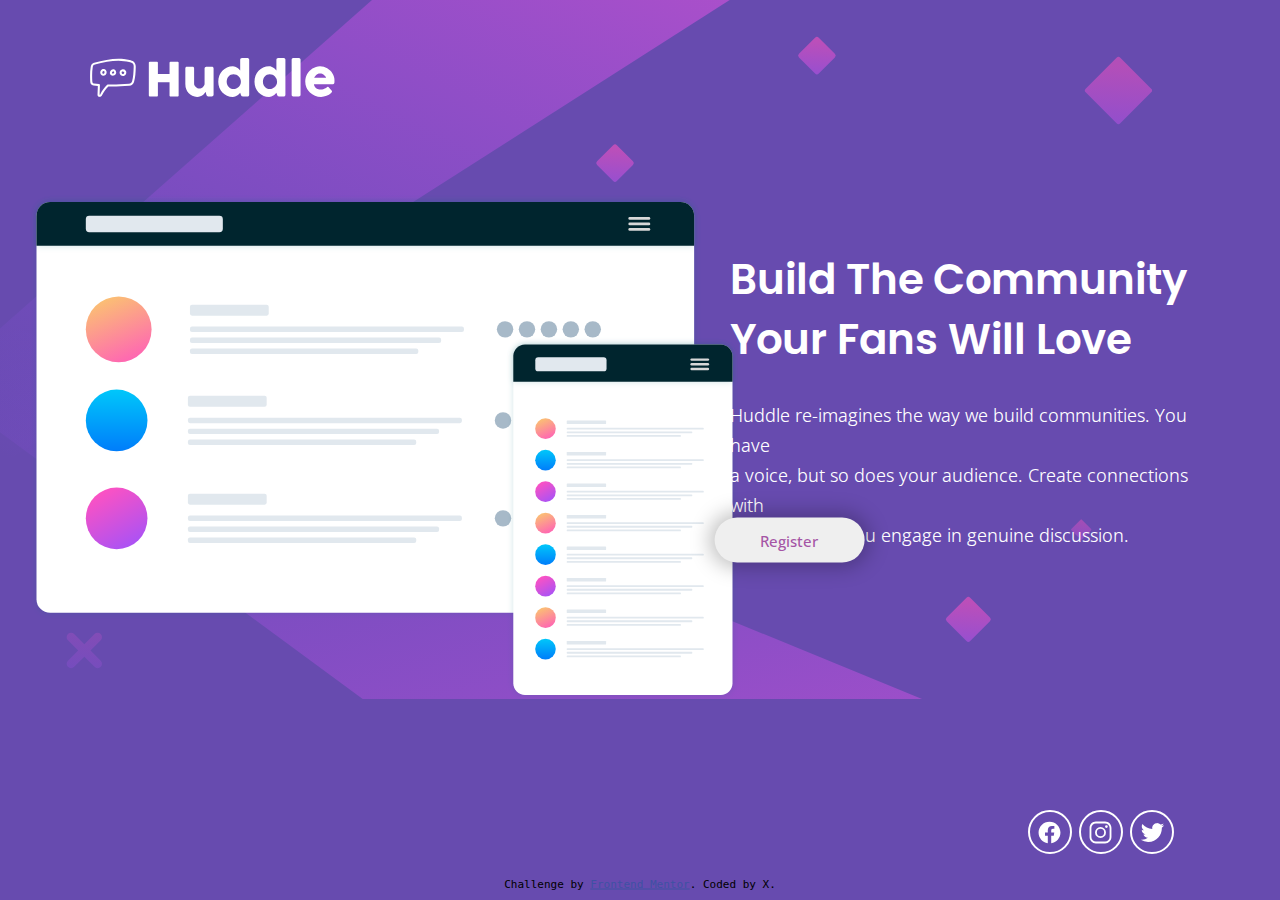
==== index.html @ 1804f97c "v11.3" ====
<!DOCTYPE html>
<html lang="en">
  <head>
    <meta charset="UTF-8" />
    <meta name="viewport" content="width=device-width, initial-scale=1.0" />
    <!-- displays site properly based on user's device -->

    <link
      rel="icon"
      type="image/png"
      sizes="32x32"
      href="Assets/images/favicon-32x32.png"
    />

    <title>
      Frontend Mentor | Huddle landing page with single introductory section
    </title>

    <link rel="stylesheet" href="CSS/index.css" />
  </head>
  <body>
    <div class="container">
      <div class="logo">
        <img src="Assets/images/logo.svg" alt="" srcset="" />
      </div>
      <div class="column-1">
        <img src="Assets/images/illustration-mockups.svg" alt="" srcset="" />
      </div>

      <div class="column-2">
        <div class="text-1">Build The Community</div>
        <div class="text-1">Your Fans Will Love</div>
        <div class="para-1">
          <div>Huddle re-imagines the way we build communities. You have</div>
          <div>a voice, but so does your audience. Create connections with</div>
          <div>your users as you engage in genuine discussion.</div>
        </div>
        <button type="button">Register</button>
      </div>
      <div class="logos">
        <div class="logo-container container-1">
          <img src="Assets/images/logo-facebook.svg" alt="" srcset="" />
        </div>
        <div class="logo-container container-2">
          <img src="Assets/images/logo-instagram.svg" alt="" srcset="" />
        </div>
        <div class="logo-container container-3">
          <img src="Assets/images/logo-twitter.svg" alt="" srcset="" />
        </div>
      </div>
    </div>

    <footer>
      <p class="attribution" style="font-family: monospace">
        Challenge by
        <a
          href="https://www.frontendmentor.io?ref=challenge"
          target="_blank"
          rel="noopener"
          >Frontend Mentor</a
        >. Coded by X.
      </p>
    </footer>
  </body>
</html>
---- CSS/index.css ----
@import url("https://fonts.googleapis.com/css2?family=Poppins:ital,wght@0,100;0,200;0,300;0,400;0,500;0,600;0,700;0,800;0,900;1,100;1,200;1,300;1,400;1,500;1,600;1,700;1,800;1,900&display=swap");
@import url("https://fonts.googleapis.com/css2?family=Open+Sans:ital,wght@0,300..800;1,300..800&display=swap");

.attribution {
  font-size: 11px;
  text-align: center;
  position: absolute;
  top: 97%;
  left: 50%;
  transform: translate(-50%, -50%);
}
.attribution a {
  color: hsl(228, 45%, 44%);
}

body {
  background-image: url("/Assets/images/bg-desktop.svg");
  background-color: hsl(257, 40%, 49%);
  background-repeat: no-repeat;
  background-size: 90%;
}
.column-1,
.column-2 {
  position: absolute;
}

.column-1 {
  top: 50%;
  left: 30%;
  transform: translate(-50%, -50%);
}
.column-2 {
  width: 36%;
  height: 400px;
  top: 50%;
  left: 75%;
  transform: translate(-50%, -50%);
}

.text-1 {
  font-weight: 600;
  font-size: 42px;
  font-family: "Poppins", sans-serif;
  color: white;
  line-height: 60px;
}
.para-1 {
  margin-top: 30px;
  margin-bottom: 30px;
  font-weight: 350;
  font-size: 18px;
  font-family: "Open Sans", sans-serif;
  color: rgb(255, 255, 255);
  line-height: 30px;
}
button {
  margin-top: 10px;
  position: absolute;
  left: 13%;
  top: 70%;
  transform: translate(-50%, -50%);
  width: 150px;
  height: 45px;
  border-radius: 100px;
  border: none;
  font-family: "Open Sans", sans-serif;
  font-size: 15px;
  box-shadow: 0px 0px 20px 5px rgba(0, 0, 0, 0.25);
  color: hsl(300, 32%, 49%);
  font-weight: 500;
}

.logo {
  position: absolute;
  left: 6%;
  top: 5%;
}

.logos img {
  height: 25px;
  filter: invert(100%);
}

.logo-container {
  height: 40px;
  width: 40px;
  border: 2px solid rgb(255, 255, 255);
  border-radius: 50px;
  display: grid;
  place-content: center;
  position: absolute;
  top: 90%;
  transform: translateX(-50%);
}

.container-1 {
  left: 82%;
}
.container-2 {
  left: 86%;
}
.container-3 {
  left: 90%;
}
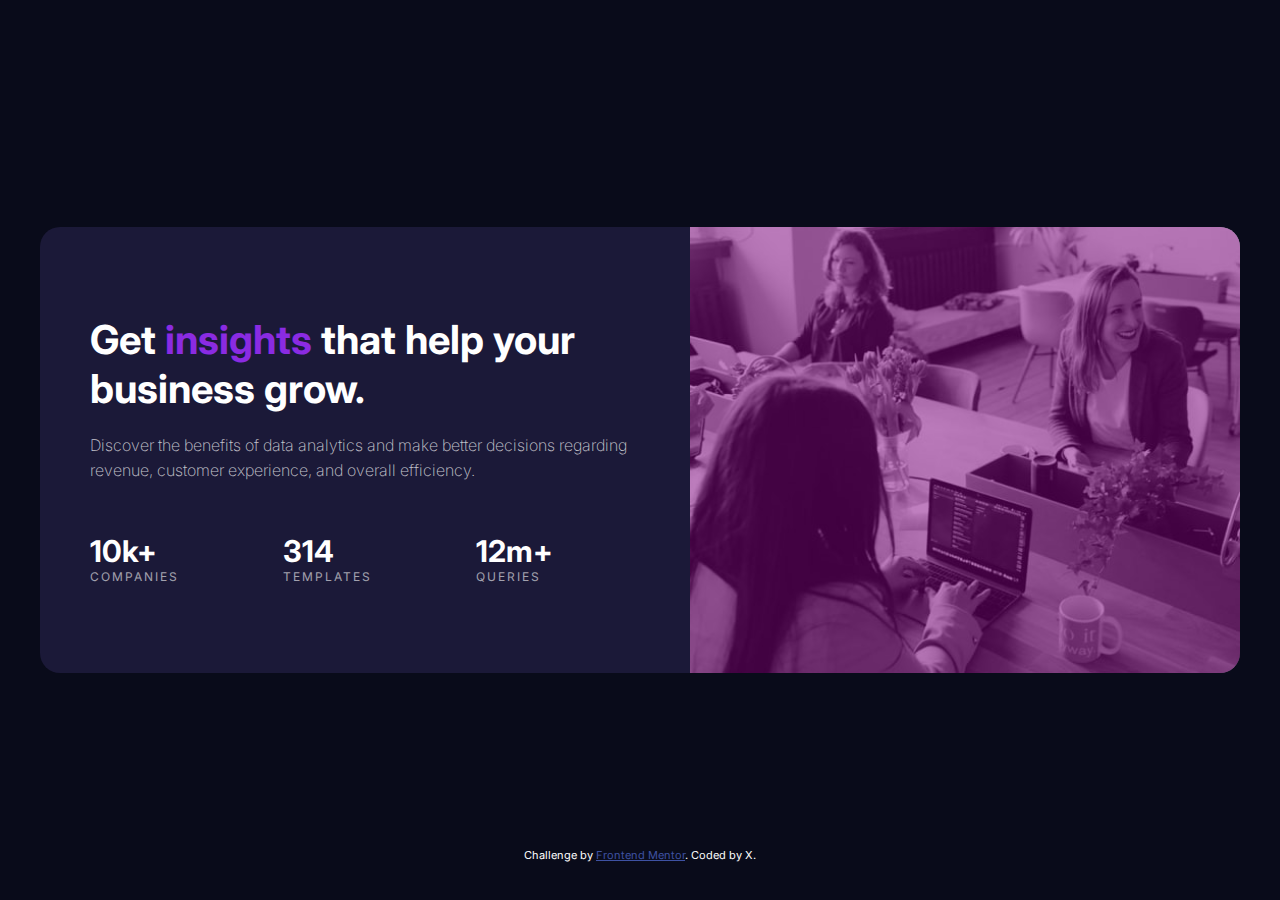
==== commit 364c0bd6: "11" ====
--- a/index.html
+++ b/index.html
@@ -3,63 +3,53 @@
   <head>
     <meta charset="UTF-8" />
     <meta name="viewport" content="width=device-width, initial-scale=1.0" />
-    <!-- displays site properly based on user's device -->
-
     <link
       rel="icon"
       type="image/png"
       sizes="32x32"
-      href="Assets/images/favicon-32x32.png"
+      href="./images/favicon-32x32.png"
     />
 
-    <title>
-      Frontend Mentor | Huddle landing page with single introductory section
-    </title>
-
-    <link rel="stylesheet" href="CSS/index.css" />
+    <title>Frontend Mentor | Stats preview card component</title>
+    <link rel="stylesheet" href="/CSS/index.css" />
   </head>
   <body>
     <div class="container">
-      <div class="logo">
-        <img src="Assets/images/logo.svg" alt="" srcset="" />
-      </div>
-      <div class="column-1">
-        <img src="Assets/images/illustration-mockups.svg" alt="" srcset="" />
-      </div>
-
-      <div class="column-2">
-        <div class="text-1">Build The Community</div>
-        <div class="text-1">Your Fans Will Love</div>
-        <div class="para-1">
-          <div>Huddle re-imagines the way we build communities. You have</div>
-          <div>a voice, but so does your audience. Create connections with</div>
-          <div>your users as you engage in genuine discussion.</div>
+      <div class="box box-1">
+        <div class="heading">
+          Get <span style="color: blueviolet">insights</span> that help your
+          business grow.
         </div>
-        <button type="button">Register</button>
-      </div>
-      <div class="logos">
-        <div class="logo-container container-1">
-          <img src="Assets/images/logo-facebook.svg" alt="" srcset="" />
+        <div class="middle">
+          Discover the benefits of data analytics and make better decisions
+          regarding revenue, customer experience, and overall efficiency.
         </div>
-        <div class="logo-container container-2">
-          <img src="Assets/images/logo-instagram.svg" alt="" srcset="" />
-        </div>
-        <div class="logo-container container-3">
-          <img src="Assets/images/logo-twitter.svg" alt="" srcset="" />
+        <div class="bottom">
+          <div class="one-1 inline">
+            <div class="one">10k+</div>
+            <div class="two">COMPANIES</div>
+          </div>
+          <div class="two-2 inline">
+            <div class="one">314</div>
+            <div class="two">TEMPLATES</div>
+          </div>
+          <div class="three-3 inline">
+            <div class="one">12m+</div>
+            <div class="two">QUERIES</div>
+          </div>
         </div>
       </div>
+      <div class="box box-2-image"></div>
     </div>
 
-    <footer>
-      <p class="attribution" style="font-family: monospace">
-        Challenge by
-        <a
-          href="https://www.frontendmentor.io?ref=challenge"
-          target="_blank"
-          rel="noopener"
-          >Frontend Mentor</a
-        >. Coded by X.
-      </p>
-    </footer>
+    <div class="attribution">
+      Challenge by
+      <a
+        href="https://www.frontendmentor.io?ref=challenge"
+        target="_blank"
+        rel="noopener"
+        >Frontend Mentor</a
+      >. Coded by X.
+    </div>
   </body>
 </html>
--- a/CSS/index.css
+++ b/CSS/index.css
@@ -1,11 +1,10 @@
-@import url("https://fonts.googleapis.com/css2?family=Poppins:ital,wght@0,100;0,200;0,300;0,400;0,500;0,600;0,700;0,800;0,900;1,100;1,200;1,300;1,400;1,500;1,600;1,700;1,800;1,900&display=swap");
-@import url("https://fonts.googleapis.com/css2?family=Open+Sans:ital,wght@0,300..800;1,300..800&display=swap");
+@import url("https://fonts.googleapis.com/css2?family=Inter:wght@100..900&display=swap");
 
 .attribution {
   font-size: 11px;
   text-align: center;
   position: absolute;
-  top: 97%;
+  top: 95%;
   left: 50%;
   transform: translate(-50%, -50%);
 }
@@ -14,91 +13,98 @@
 }
 
 body {
-  background-image: url("/Assets/images/bg-desktop.svg");
-  background-color: hsl(257, 40%, 49%);
-  background-repeat: no-repeat;
-  background-size: 90%;
-}
-.column-1,
-.column-2 {
-  position: absolute;
+  background-color: hsl(233, 47%, 7%);
+  color: white;
+  font-family: "Inter", sans-serif;
 }
 
-.column-1 {
+.container {
+  width: 1200px;
+  height: 446px;
+  position: absolute;
   top: 50%;
-  left: 30%;
+  left: 50%;
   transform: translate(-50%, -50%);
-}
-.column-2 {
-  width: 36%;
-  height: 400px;
-  top: 50%;
-  left: 75%;
-  transform: translate(-50%, -50%);
+  display: flex;
+  background-color: hsl(244, 38%, 16%);
+  border-radius: 20px;
 }
 
-.text-1 {
-  font-weight: 600;
-  font-size: 42px;
-  font-family: "Poppins", sans-serif;
-  color: white;
-  line-height: 60px;
-}
-.para-1 {
-  margin-top: 30px;
-  margin-bottom: 30px;
-  font-weight: 350;
-  font-size: 18px;
-  font-family: "Open Sans", sans-serif;
-  color: rgb(255, 255, 255);
-  line-height: 30px;
-}
-button {
-  margin-top: 10px;
-  position: absolute;
-  left: 13%;
-  top: 70%;
-  transform: translate(-50%, -50%);
-  width: 150px;
-  height: 45px;
-  border-radius: 100px;
-  border: none;
-  font-family: "Open Sans", sans-serif;
-  font-size: 15px;
-  box-shadow: 0px 0px 20px 5px rgba(0, 0, 0, 0.25);
-  color: hsl(300, 32%, 49%);
-  font-weight: 500;
+.box {
+  flex: 1;
 }
 
-.logo {
-  position: absolute;
-  left: 6%;
-  top: 5%;
+.box-2-image {
+  position: relative;
+  background: url("/images/image-header-desktop.jpg");
+  background-position: center;
+  background-repeat: no-repeat;
+  background-size: cover;
+  border-radius: 0 20px 20px 0;
+  overflow: hidden;
 }
 
-.logos img {
-  height: 25px;
-  filter: invert(100%);
+.box-2-image::after {
+  content: "";
+  position: absolute;
+  top: 0;
+  left: 0;
+  width: 100%;
+  height: 100%;
+  background-color: rgba(128, 0, 128, 0.5);
 }
 
-.logo-container {
-  height: 40px;
-  width: 40px;
-  border: 2px solid rgb(255, 255, 255);
-  border-radius: 50px;
+.box-1 {
   display: grid;
   place-content: center;
-  position: absolute;
-  top: 90%;
-  transform: translateX(-50%);
+  padding: 50px;
 }
 
-.container-1 {
-  left: 82%;
+.heading {
+  font-size: 40px;
+  font-weight: 700;
+  margin-top: 0px;
+  margin-bottom: 100px;
 }
-.container-2 {
-  left: 86%;
+
+.middle {
+  color: hsla(0, 0%, 100%, 0.75);
+  margin-top: -80px;
+  line-height: 25px;
+  margin-bottom: 50px;
+  font-weight: 200;
 }
-.container-3 {
-  left: 90%;
+
+.bottom {
+  word-spacing: 100px;
 }
+
+.inline {
+  display: inline-block;
+}
+
+.one {
+  font-weight: 700;
+  font-size: 30px;
+}
+.two {
+  color: hsla(0, 0%, 100%, 0.6);
+  font-size: 12px;
+  font-weight: 400;
+  letter-spacing: 2px;
+}
+
+@media screen and (max-width: 1200px) {
+  .container {
+    width: 80%;
+    height: 80%;
+    flex-direction: column-reverse;
+  }
+  .box-2-image {
+    border-radius: 20px 20px 0 0;
+    background: url("/images/image-header-mobile.jpg");
+    background-position: center;
+    background-repeat: no-repeat;
+    background-size: cover;
+  }
+}
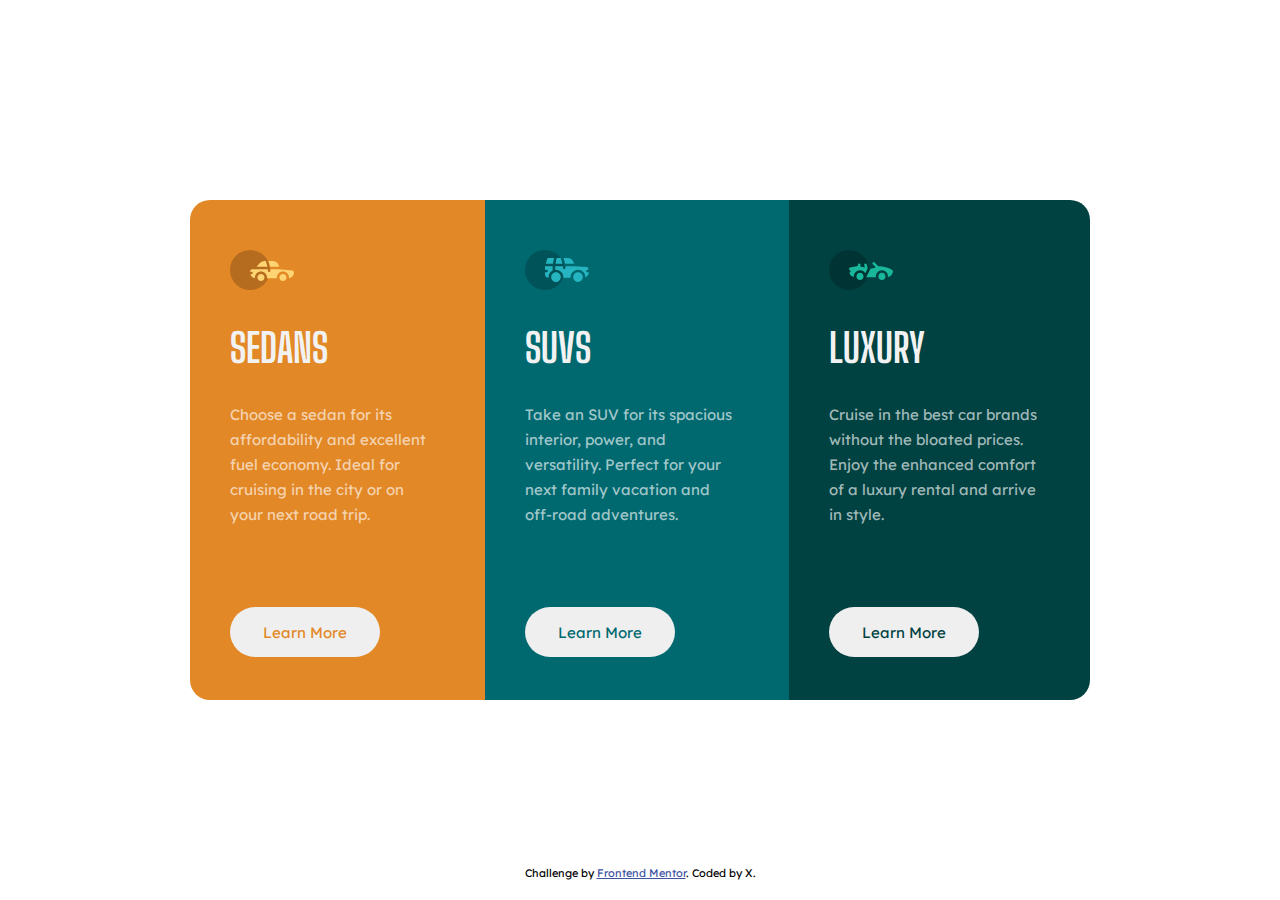
==== commit 7a2915ca: "v13" ====
--- a/index.html
+++ b/index.html
@@ -9,37 +9,48 @@
       sizes="32x32"
       href="./images/favicon-32x32.png"
     />
-
-    <title>Frontend Mentor | Stats preview card component</title>
-    <link rel="stylesheet" href="/CSS/index.css" />
+    <link rel="stylesheet" href="CSS/index.css" />
+    <title>Frontend Mentor | 3-column preview card component</title>
   </head>
   <body>
     <div class="container">
+      <div class="box box-0">
+        <img
+          src="Assets/images/icon-sedans.svg"
+          alt=""
+          srcset=""
+          class="icon"
+        />
+        <div class="heading">SEDANS</div>
+        <div class="body-main">
+          Choose a sedan for its affordability and excellent fuel economy. Ideal
+          for cruising in the city or on your next road trip.
+        </div>
+        <button type="button"><div class="b1">Learn More</div></button>
+      </div>
       <div class="box box-1">
-        <div class="heading">
-          Get <span style="color: blueviolet">insights</span> that help your
-          business grow.
+        <img src="Assets/images/icon-suvs.svg" alt="" srcset="" class="icon" />
+        <div class="heading">SUVS</div>
+        <div class="body-main">
+          Take an SUV for its spacious interior, power, and versatility. Perfect
+          for your next family vacation and off-road adventures.
         </div>
-        <div class="middle">
-          Discover the benefits of data analytics and make better decisions
-          regarding revenue, customer experience, and overall efficiency.
+        <button type="button"><div class="b2">Learn More</div></button>
+      </div>
+      <div class="box box-2">
+        <img
+          src="Assets/images/icon-luxury.svg"
+          alt=""
+          srcset=""
+          class="icon"
+        />
+        <div class="heading">LUXURY</div>
+        <div class="body-main">
+          Cruise in the best car brands without the bloated prices. Enjoy the
+          enhanced comfort of a luxury rental and arrive in style.
         </div>
-        <div class="bottom">
-          <div class="one-1 inline">
-            <div class="one">10k+</div>
-            <div class="two">COMPANIES</div>
-          </div>
-          <div class="two-2 inline">
-            <div class="one">314</div>
-            <div class="two">TEMPLATES</div>
-          </div>
-          <div class="three-3 inline">
-            <div class="one">12m+</div>
-            <div class="two">QUERIES</div>
-          </div>
-        </div>
+        <button type="button"><div class="b3">Learn More</div></button>
       </div>
-      <div class="box box-2-image"></div>
     </div>
 
     <div class="attribution">
--- a/CSS/index.css
+++ b/CSS/index.css
@@ -1,10 +1,11 @@
-@import url("https://fonts.googleapis.com/css2?family=Inter:wght@100..900&display=swap");
+@import url("https://fonts.googleapis.com/css2?family=Inter:wght@100..900&family=Lexend+Deca:wght@100..900&display=swap");
+@import url("https://fonts.googleapis.com/css2?family=Big+Shoulders+Display:wght@100..900&family=Inter:wght@100..900&family=Lexend+Deca:wght@100..900&display=swap");
 
 .attribution {
   font-size: 11px;
   text-align: center;
   position: absolute;
-  top: 95%;
+  top: 97%;
   left: 50%;
   transform: translate(-50%, -50%);
 }
@@ -13,98 +14,105 @@
 }
 
 body {
-  background-color: hsl(233, 47%, 7%);
-  color: white;
-  font-family: "Inter", sans-serif;
+  font-family: "Lexend Deca", sans-serif;
+  font-weight: 400;
+  font-size: 15px;
+}
+
+.heading {
+  font-family: "Big Shoulders Display", sans-serif;
+  font-weight: 700;
 }
 
 .container {
-  width: 1200px;
-  height: 446px;
+  width: 900px;
+  height: 500px;
+  display: flex;
+  flex: 2;
   position: absolute;
   top: 50%;
   left: 50%;
   transform: translate(-50%, -50%);
-  display: flex;
-  background-color: hsl(244, 38%, 16%);
   border-radius: 20px;
+  overflow: hidden;
+}
+
+.box-0 {
+  background-color: hsl(31, 77%, 52%);
+}
+.box-1 {
+  background-color: hsl(184, 100%, 22%);
+}
+.box-2 {
+  background-color: hsl(179, 100%, 13%);
 }
 
 .box {
-  flex: 1;
+  padding-left: 40px;
+  padding-right: 50px;
 }
 
-.box-2-image {
-  position: relative;
-  background: url("/images/image-header-desktop.jpg");
-  background-position: center;
-  background-repeat: no-repeat;
-  background-size: cover;
-  border-radius: 0 20px 20px 0;
-  overflow: hidden;
-}
-
-.box-2-image::after {
-  content: "";
-  position: absolute;
-  top: 0;
-  left: 0;
-  width: 100%;
-  height: 100%;
-  background-color: rgba(128, 0, 128, 0.5);
-}
-
-.box-1 {
-  display: grid;
-  place-content: center;
-  padding: 50px;
+.icon {
+  margin-top: 50px;
 }
 
 .heading {
+  margin-top: 30px;
   font-size: 40px;
-  font-weight: 700;
-  margin-top: 0px;
-  margin-bottom: 100px;
+  color: hsl(0, 0%, 95%);
+}
+.body-main {
+  color: hsla(0, 0%, 100%, 0.65);
+  margin-top: 30px;
+  margin-bottom: 80px;
+  line-height: 25px;
 }
 
-.middle {
-  color: hsla(0, 0%, 100%, 0.75);
-  margin-top: -80px;
-  line-height: 25px;
-  margin-bottom: 50px;
-  font-weight: 200;
+button {
+  width: 150px;
+  height: 50px;
+  font-size: 15px;
+  border-radius: 90px;
+  border: none;
+  font: 400 15px "Lexend Deca", sans-serif;
+}
+.b1 {
+  color: hsl(31, 77%, 52%);
+}
+.b2 {
+  color: hsl(184, 100%, 22%);
+}
+.b3 {
+  color: hsl(179, 100%, 13%);
 }
 
-.bottom {
-  word-spacing: 100px;
-}
-
-.inline {
-  display: inline-block;
-}
-
-.one {
-  font-weight: 700;
-  font-size: 30px;
-}
-.two {
-  color: hsla(0, 0%, 100%, 0.6);
-  font-size: 12px;
-  font-weight: 400;
-  letter-spacing: 2px;
-}
-
-@media screen and (max-width: 1200px) {
+@media screen and (max-width: 900px) {
   .container {
-    width: 80%;
-    height: 80%;
-    flex-direction: column-reverse;
+    flex-direction: column;
+    width: 60%;
+    height: auto;
+    top: 5%;
+    transform: translate(-50%, 0);
   }
-  .box-2-image {
-    border-radius: 20px 20px 0 0;
-    background: url("/images/image-header-mobile.jpg");
-    background-position: center;
-    background-repeat: no-repeat;
-    background-size: cover;
+  .box {
+    padding: 20px;
+  }
+  .heading {
+    font-size: 30px;
+    margin-top: 20px;
+  }
+  .body-main {
+    margin-top: 20px;
+    margin-bottom: 40px;
+    line-height: 20px;
+  }
+  button {
+    width: 100%;
+    height: 40px;
+    font-size: 14px;
+  }
+  .attribution {
+    top: 130%;
+    margin-bottom: 60px;
   }
 }
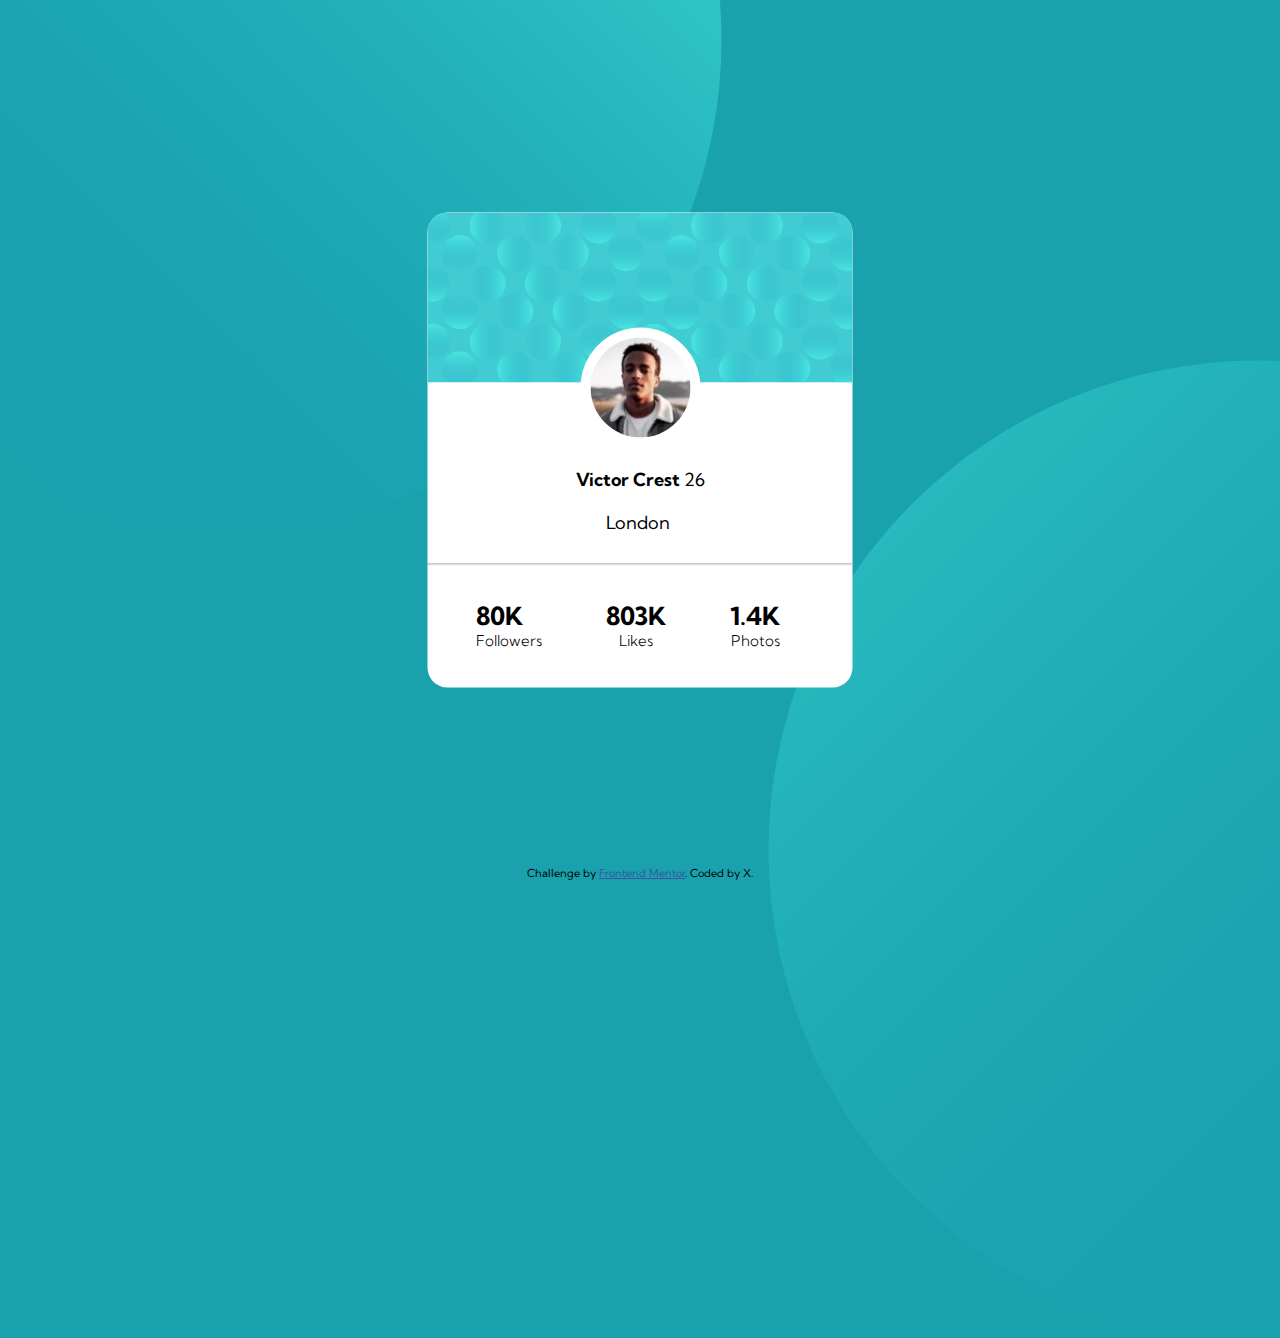
==== commit 3b026246: "v14" ====
--- a/index.html
+++ b/index.html
@@ -3,56 +3,51 @@
   <head>
     <meta charset="UTF-8" />
     <meta name="viewport" content="width=device-width, initial-scale=1.0" />
+    <!-- displays site properly based on user's device -->
+
     <link
       rel="icon"
       type="image/png"
       sizes="32x32"
       href="./images/favicon-32x32.png"
     />
+
+    <title>Frontend Mentor | Profile card component</title>
     <link rel="stylesheet" href="CSS/index.css" />
-    <title>Frontend Mentor | 3-column preview card component</title>
   </head>
   <body>
+    <img src="/Assets/images/bg-pattern-top.svg" alt="" class="bg bg-1" />
+    <img src="/Assets/images/bg-pattern-bottom.svg" alt="" class="bg bg-2" />
     <div class="container">
-      <div class="box box-0">
+      <img src="/Assets/images/bg-pattern-card.svg" alt="" class="img-1" />
+      <div class="image-container">
         <img
-          src="Assets/images/icon-sedans.svg"
+          src="/Assets/images/image-victor.jpg"
           alt=""
-          srcset=""
-          class="icon"
+          class="profile-image"
         />
-        <div class="heading">SEDANS</div>
-        <div class="body-main">
-          Choose a sedan for its affordability and excellent fuel economy. Ideal
-          for cruising in the city or on your next road trip.
+      </div>
+      <div class="a1">
+        <span class="name">Victor Crest</span> <span class="age">26</span>
+      </div>
+      <div class="place">London</div>
+      <hr />
+
+      <div class="bottom">
+        <div class="box- box-1">
+          <div class="number">80K</div>
+          <div class="text">Followers</div>
         </div>
-        <button type="button"><div class="b1">Learn More</div></button>
-      </div>
-      <div class="box box-1">
-        <img src="Assets/images/icon-suvs.svg" alt="" srcset="" class="icon" />
-        <div class="heading">SUVS</div>
-        <div class="body-main">
-          Take an SUV for its spacious interior, power, and versatility. Perfect
-          for your next family vacation and off-road adventures.
+        <div class="box-">
+          <div class="number">803K</div>
+          <div class="text">Likes</div>
         </div>
-        <button type="button"><div class="b2">Learn More</div></button>
-      </div>
-      <div class="box box-2">
-        <img
-          src="Assets/images/icon-luxury.svg"
-          alt=""
-          srcset=""
-          class="icon"
-        />
-        <div class="heading">LUXURY</div>
-        <div class="body-main">
-          Cruise in the best car brands without the bloated prices. Enjoy the
-          enhanced comfort of a luxury rental and arrive in style.
+        <div class="box-">
+          <div class="number">1.4K</div>
+          <div class="text">Photos</div>
         </div>
-        <button type="button"><div class="b3">Learn More</div></button>
       </div>
     </div>
-
     <div class="attribution">
       Challenge by
       <a
--- a/CSS/index.css
+++ b/CSS/index.css
@@ -1,5 +1,4 @@
-@import url("https://fonts.googleapis.com/css2?family=Inter:wght@100..900&family=Lexend+Deca:wght@100..900&display=swap");
-@import url("https://fonts.googleapis.com/css2?family=Big+Shoulders+Display:wght@100..900&family=Inter:wght@100..900&family=Lexend+Deca:wght@100..900&display=swap");
+@import url("https://fonts.googleapis.com/css2?family=Big+Shoulders+Display:wght@100..900&family=Inter:wght@100..900&family=Kumbh+Sans:wght@100..900&family=Lexend+Deca:wght@100..900&display=swap");
 
 .attribution {
   font-size: 11px;
@@ -14,105 +13,102 @@
 }
 
 body {
-  font-family: "Lexend Deca", sans-serif;
-  font-weight: 400;
-  font-size: 15px;
-}
-
-.heading {
-  font-family: "Big Shoulders Display", sans-serif;
-  font-weight: 700;
+  font-family: "Kumbh Sans", sans-serif;
+  background-position: top left;
+  background-size: 10%;
+  background-color: hsl(185, 75%, 39%);
+  overflow: hidden;
+  font-size: 18px;
 }
 
 .container {
-  width: 900px;
-  height: 500px;
-  display: flex;
-  flex: 2;
   position: absolute;
   top: 50%;
   left: 50%;
   transform: translate(-50%, -50%);
+  width: 425px;
+  height: 475px;
+  background-color: white;
   border-radius: 20px;
   overflow: hidden;
 }
 
-.box-0 {
-  background-color: hsl(31, 77%, 52%);
+.bg {
+  display: inline-block;
+  z-index: -999;
+  position: absolute;
 }
-.box-1 {
-  background-color: hsl(184, 100%, 22%);
-}
-.box-2 {
-  background-color: hsl(179, 100%, 13%);
+.bg-1 {
+  top: -50%;
+  left: -20%;
 }
 
-.box {
-  padding-left: 40px;
-  padding-right: 50px;
+.bg-2 {
+  top: 40%;
+  left: 60%;
 }
 
-.icon {
-  margin-top: 50px;
+.img-1 {
+  width: 100%;
 }
 
-.heading {
-  margin-top: 30px;
-  font-size: 40px;
-  color: hsl(0, 0%, 95%);
+.image-container {
+  background-color: rgb(255, 255, 255);
+  border-radius: 100%;
+  width: 100px;
+  height: 100px;
+  margin: 0;
+  padding: 10px;
+  position: relative;
+  left: 50%;
+  transform: translate(-50%, -50%);
 }
-.body-main {
-  color: hsla(0, 0%, 100%, 0.65);
-  margin-top: 30px;
-  margin-bottom: 80px;
-  line-height: 25px;
+.profile-image {
+  width: 100%;
+  height: 100%;
+  border-radius: 100%;
+  object-fit: cover;
+  object-position: center;
 }
 
-button {
-  width: 150px;
-  height: 50px;
-  font-size: 15px;
-  border-radius: 90px;
-  border: none;
-  font: 400 15px "Lexend Deca", sans-serif;
-}
-.b1 {
-  color: hsl(31, 77%, 52%);
-}
-.b2 {
-  color: hsl(184, 100%, 22%);
-}
-.b3 {
-  color: hsl(179, 100%, 13%);
+.a1,
+.bottom,
+.place {
+  position: relative;
+  left: 35%;
 }
 
-@media screen and (max-width: 900px) {
-  .container {
-    flex-direction: column;
-    width: 60%;
-    height: auto;
-    top: 5%;
-    transform: translate(-50%, 0);
-  }
-  .box {
-    padding: 20px;
-  }
-  .heading {
-    font-size: 30px;
-    margin-top: 20px;
-  }
-  .body-main {
-    margin-top: 20px;
-    margin-bottom: 40px;
-    line-height: 20px;
-  }
-  button {
-    width: 100%;
-    height: 40px;
-    font-size: 14px;
-  }
-  .attribution {
-    top: 130%;
-    margin-bottom: 60px;
-  }
+.a1 {
+  margin-top: -40px;
+  margin-bottom: 20px;
 }
+.a1 .name {
+  font-weight: 700;
+}
+.a1 .age {
+  font-weight: 400;
+}
+.place {
+  left: 42%;
+  margin-bottom: 30px;
+}
+.box- {
+  display: inline-block;
+  margin-top: 25px;
+  margin-right: 60px;
+}
+.number {
+  font-weight: 700;
+  font-size: 25px;
+}
+
+.text {
+  font-weight: 300;
+  font-size: 15px;
+  display: grid;
+  place-content: center;
+}
+
+.box-1 {
+  margin-left: -100px;
+}
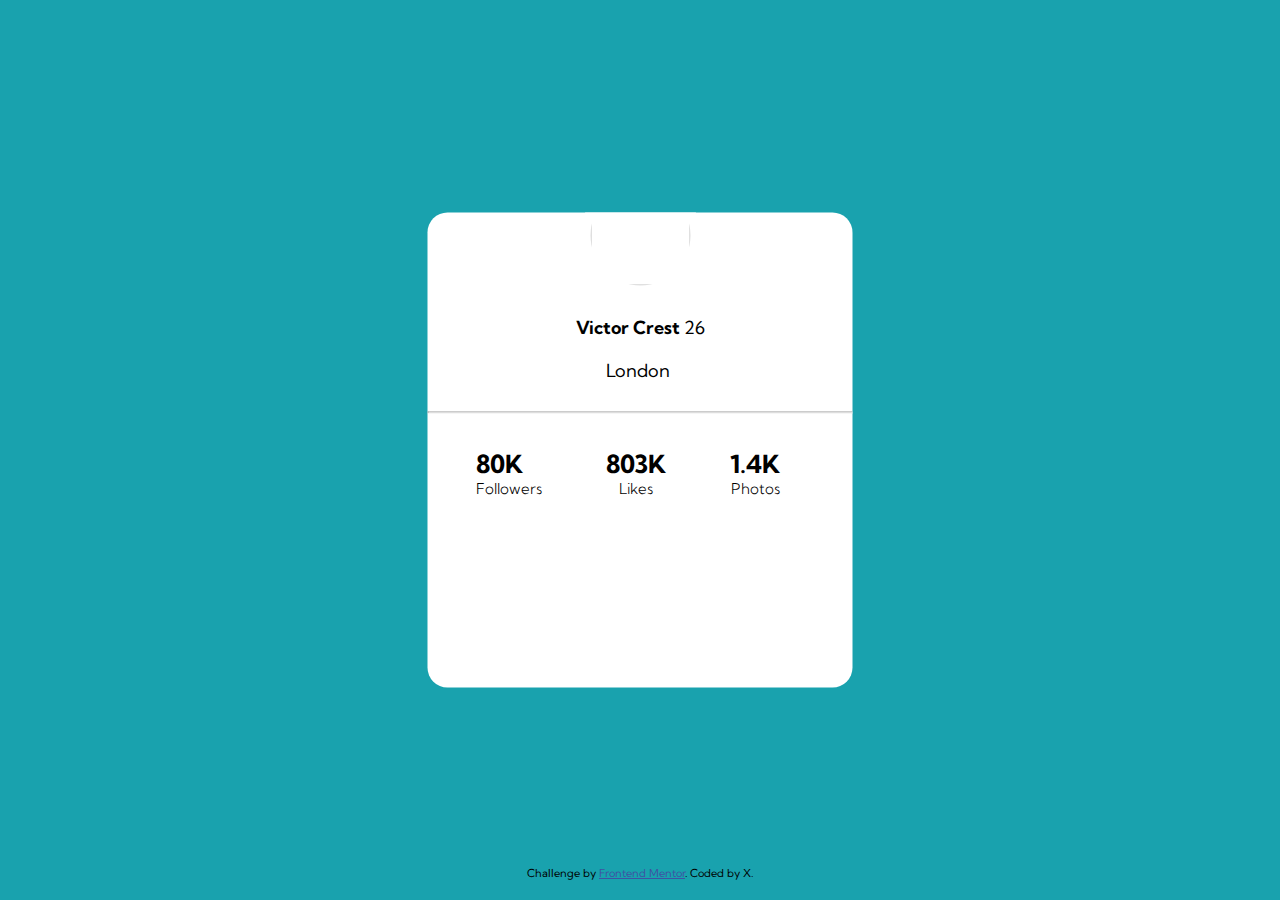
==== commit 1c333f3d: "v14.1" ====
--- a/index.html
+++ b/index.html
@@ -16,13 +16,25 @@
     <link rel="stylesheet" href="CSS/index.css" />
   </head>
   <body>
-    <img src="/Assets/images/bg-pattern-top.svg" alt="" class="bg bg-1" />
-    <img src="/Assets/images/bg-pattern-bottom.svg" alt="" class="bg bg-2" />
+    <img
+      src="https://raw.githubusercontent.com/itsfingerlickinggood/1/3b0262461af9f23f2f1abce829e92f15fcf0c829/Assets/images/bg-pattern-top.svg"
+      alt=""
+      class="bg bg-1"
+    />
+    <img
+      src="https://raw.githubusercontent.com/itsfingerlickinggood/1/3b0262461af9f23f2f1abce829e92f15fcf0c829/Assets/images/bg-pattern-bottom.svg"
+      alt=""
+      class="bg bg-2"
+    />
     <div class="container">
-      <img src="/Assets/images/bg-pattern-card.svg" alt="" class="img-1" />
+      <img
+        src="https://raw.githubusercontent.com/itsfingerlickinggood/1/3b0262461af9f23f2f1abce829e92f15fcf0c829/Assets/images/bg-pattern-card.svg"
+        alt=""
+        class="img-1"
+      />
       <div class="image-container">
         <img
-          src="/Assets/images/image-victor.jpg"
+          src="https://raw.githubusercontent.com/itsfingerlickinggood/1/master/Assets/images/image-victor.jpg"
           alt=""
           class="profile-image"
         />
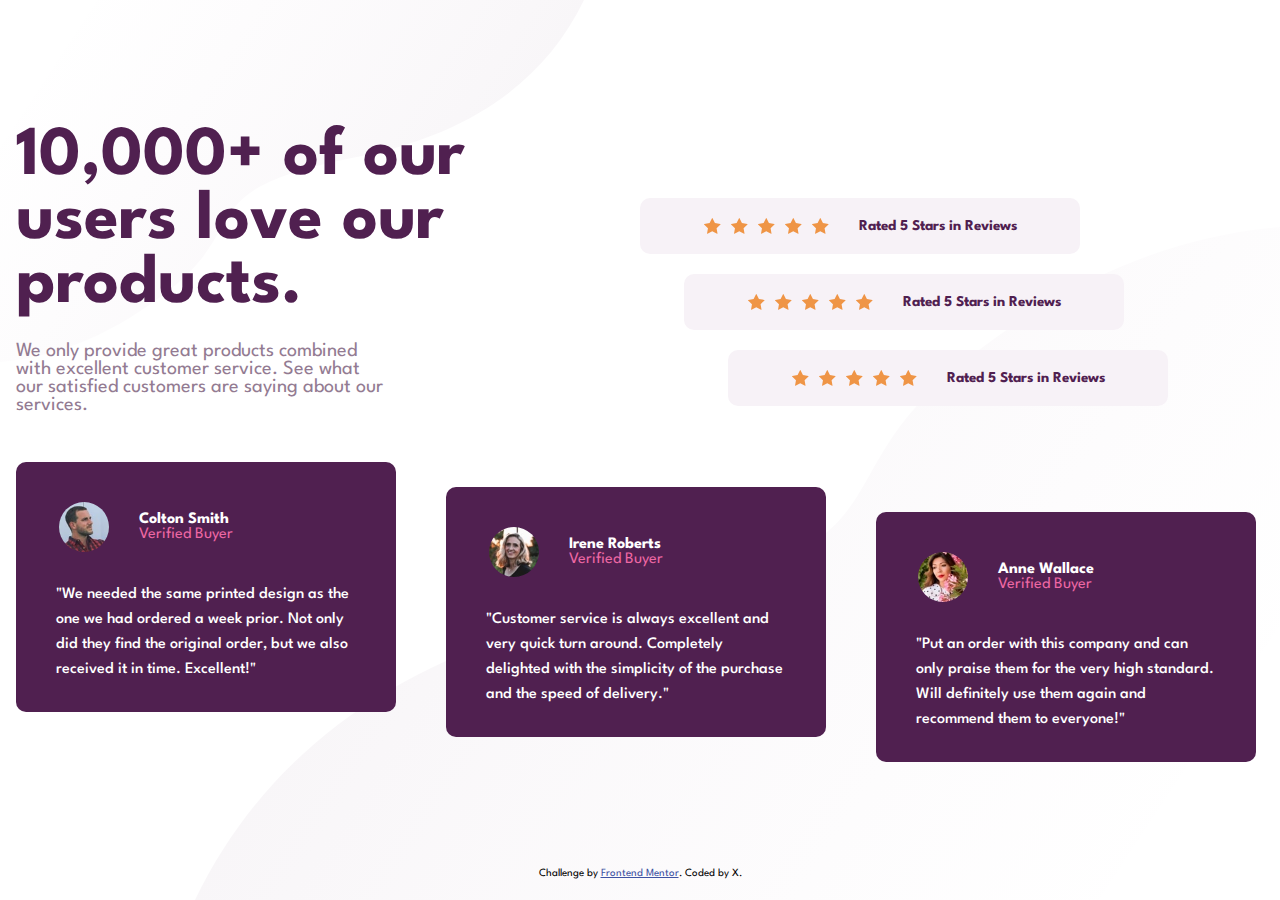
==== commit 165ac52f: "v15" ====
--- a/index.html
+++ b/index.html
@@ -12,51 +12,91 @@
       href="./images/favicon-32x32.png"
     />
 
-    <title>Frontend Mentor | Profile card component</title>
+    <title>Frontend Mentor | Social proof section</title>
     <link rel="stylesheet" href="CSS/index.css" />
   </head>
   <body>
-    <img
-      src="https://raw.githubusercontent.com/itsfingerlickinggood/1/3b0262461af9f23f2f1abce829e92f15fcf0c829/Assets/images/bg-pattern-top.svg"
-      alt=""
-      class="bg bg-1"
-    />
-    <img
-      src="https://raw.githubusercontent.com/itsfingerlickinggood/1/3b0262461af9f23f2f1abce829e92f15fcf0c829/Assets/images/bg-pattern-bottom.svg"
-      alt=""
-      class="bg bg-2"
-    />
     <div class="container">
-      <img
-        src="https://raw.githubusercontent.com/itsfingerlickinggood/1/3b0262461af9f23f2f1abce829e92f15fcf0c829/Assets/images/bg-pattern-card.svg"
-        alt=""
-        class="img-1"
-      />
-      <div class="image-container">
-        <img
-          src="https://raw.githubusercontent.com/itsfingerlickinggood/1/master/Assets/images/image-victor.jpg"
-          alt=""
-          class="profile-image"
-        />
+      <div class="top">
+        <div class="left">
+          <div class="heading-one">10,000+ of our users love our products.</div>
+          <div class="para-one">
+            We only provide great products combined with excellent customer
+            service. See what our satisfied customers are saying about our
+            services.
+          </div>
+        </div>
+        <div class="right">
+          <div class="reviews r-1">
+            <img src="/Assets/images/icon-star.svg" alt="" />
+            <img src="/Assets/images/icon-star.svg" alt="" />
+            <img src="/Assets/images/icon-star.svg" alt="" />
+            <img src="/Assets/images/icon-star.svg" alt="" />
+            <img src="/Assets/images/icon-star.svg" alt="" />
+            <span>Rated 5 Stars in Reviews</span>
+          </div>
+          <div class="reviews r-2">
+            <img src="/Assets/images/icon-star.svg" alt="" />
+            <img src="/Assets/images/icon-star.svg" alt="" />
+            <img src="/Assets/images/icon-star.svg" alt="" />
+            <img src="/Assets/images/icon-star.svg" alt="" />
+            <img src="/Assets/images/icon-star.svg" alt="" />
+            <span>Rated 5 Stars in Reviews</span>
+          </div>
+          <div class="reviews r-3">
+            <img src="/Assets/images/icon-star.svg" alt="" />
+            <img src="/Assets/images/icon-star.svg" alt="" />
+            <img src="/Assets/images/icon-star.svg" alt="" />
+            <img src="/Assets/images/icon-star.svg" alt="" />
+            <img src="/Assets/images/icon-star.svg" alt="" />
+            <span>Rated 5 Stars in Reviews</span>
+          </div>
+        </div>
       </div>
-      <div class="a1">
-        <span class="name">Victor Crest</span> <span class="age">26</span>
-      </div>
-      <div class="place">London</div>
-      <hr />
-
       <div class="bottom">
-        <div class="box- box-1">
-          <div class="number">80K</div>
-          <div class="text">Followers</div>
-        </div>
-        <div class="box-">
-          <div class="number">803K</div>
-          <div class="text">Likes</div>
-        </div>
-        <div class="box-">
-          <div class="number">1.4K</div>
-          <div class="text">Photos</div>
+        <div class="bottom-container">
+          <div class="box box-1">
+            <div class="box-top">
+              <img src="/Assets/images/image-colton.jpg" alt="" srcset="" />
+              <div class="name-buyer">
+                <div class="name">Colton Smith</div>
+                <div class="buyer">Verified Buyer</div>
+              </div>
+            </div>
+            <div class="box-bottom">
+              "We needed the same printed design as the one we had ordered a
+              week prior. Not only did they find the original order, but we also
+              received it in time. Excellent!"
+            </div>
+          </div>
+          <div class="box box-2">
+            <div class="box-top">
+              <img src="/Assets/images/image-irene.jpg" alt="" srcset="" />
+              <div class="name-buyer">
+                <div class="name">Irene Roberts</div>
+                <div class="buyer">Verified Buyer</div>
+              </div>
+            </div>
+            <div class="box-bottom">
+              "Customer service is always excellent and very quick turn around.
+              Completely delighted with the simplicity of the purchase and the
+              speed of delivery."
+            </div>
+          </div>
+          <div class="box box-3">
+            <div class="box-top">
+              <img src="/Assets/images/image-anne.jpg" alt="" srcset="" />
+              <div class="name-buyer">
+                <div class="name">Anne Wallace</div>
+                <div class="buyer">Verified Buyer</div>
+              </div>
+            </div>
+            <div class="box-bottom">
+              "Put an order with this company and can only praise them for the
+              very high standard. Will definitely use them again and recommend
+              them to everyone!"
+            </div>
+          </div>
         </div>
       </div>
     </div>
--- a/CSS/index.css
+++ b/CSS/index.css
@@ -1,5 +1,17 @@
-@import url("https://fonts.googleapis.com/css2?family=Big+Shoulders+Display:wght@100..900&family=Inter:wght@100..900&family=Kumbh+Sans:wght@100..900&family=Lexend+Deca:wght@100..900&display=swap");
-
+@import url("https://fonts.googleapis.com/css2?family=League+Spartan:wght@100..900&display=swap");
+
+body {
+  margin: 0;
+  padding: 0;
+  font-family: "League Spartan", sans-serif;
+  font-size: 15px;
+  background: url("/Assets/images/bg-pattern-bottom-desktop.svg") no-repeat
+      bottom right,
+    url("/Assets/images/bg-pattern-top-desktop.svg") no-repeat top left;
+
+  background-color: rgb(255, 255, 255);
+  min-height: 100vh;
+}
 .attribution {
   font-size: 11px;
   text-align: center;
@@ -11,104 +23,181 @@
 .attribution a {
   color: hsl(228, 45%, 44%);
 }
-
-body {
-  font-family: "Kumbh Sans", sans-serif;
-  background-position: top left;
-  background-size: 10%;
-  background-color: hsl(185, 75%, 39%);
-  overflow: hidden;
-  font-size: 18px;
-}
-
 .container {
   position: absolute;
-  top: 50%;
+  top: 45%;
   left: 50%;
   transform: translate(-50%, -50%);
-  width: 425px;
-  height: 475px;
-  background-color: white;
-  border-radius: 20px;
-  overflow: hidden;
-}
-
-.bg {
-  display: inline-block;
-  z-index: -999;
-  position: absolute;
-}
-.bg-1 {
-  top: -50%;
-  left: -20%;
-}
-
-.bg-2 {
-  top: 40%;
-  left: 60%;
-}
-
-.img-1 {
-  width: 100%;
-}
-
-.image-container {
-  background-color: rgb(255, 255, 255);
-  border-radius: 100%;
-  width: 100px;
-  height: 100px;
-  margin: 0;
-  padding: 10px;
+  width: 78rem;
+  height: 35rem;
+
+  padding: 50px;
+}
+
+.top {
+  display: flex;
+  flex: 2;
+}
+
+.left {
+  width: 50%;
+}
+
+.heading-one {
+  font-size: 70px;
+  font-weight: 700;
+  color: hsl(300, 43%, 22%);
+}
+.para-one {
+  font-size: 20px;
+  margin-top: 25px;
+  font-weight: 400;
+  margin-bottom: 3rem;
+  width: 23rem;
+  color: hsl(303, 10%, 53%);
+}
+
+.reviews {
   position: relative;
+  top: 30%;
   left: 50%;
   transform: translate(-50%, -50%);
-}
-.profile-image {
-  width: 100%;
-  height: 100%;
-  border-radius: 100%;
-  object-fit: cover;
-  object-position: center;
-}
-
-.a1,
-.bottom,
-.place {
-  position: relative;
-  left: 35%;
-}
-
-.a1 {
-  margin-top: -40px;
+  background-color: hsl(300, 24%, 96%);
+  padding: 20px;
+  width: 400px;
+  border-radius: 10px;
   margin-bottom: 20px;
-}
-.a1 .name {
   font-weight: 700;
-}
-.a1 .age {
-  font-weight: 400;
-}
-.place {
-  left: 42%;
+  color: hsl(300, 43%, 22%);
+  display: flex;
+  align-items: center;
+  justify-content: center;
+  gap: 10px;
+}
+
+.reviews span {
+  margin-left: 20px;
+}
+
+.r-2 {
+  left: 60%;
+}
+.r-3 {
+  left: 70%;
+}
+
+.bottom img {
+  border-radius: 50%;
+  height: 50px;
+  margin: 0 30px 0 -120px;
+}
+
+.bottom-container {
+  display: flex;
+  gap: 50px;
+}
+
+.box {
+  background-color: hsl(300, 43%, 22%);
+  width: 300px;
+  height: 170px;
+  font-size: 16px;
+  padding: 40px;
+  border-radius: 10px;
+}
+.box-top {
+  display: flex;
+  align-items: center;
+  justify-content: center;
   margin-bottom: 30px;
 }
-.box- {
-  display: inline-block;
-  margin-top: 25px;
-  margin-right: 60px;
-}
-.number {
+.name {
+  color: white;
   font-weight: 700;
-  font-size: 25px;
-}
-
-.text {
-  font-weight: 300;
-  font-size: 15px;
-  display: grid;
-  place-content: center;
-}
-
-.box-1 {
-  margin-left: -100px;
-}
+}
+.buyer {
+  color: hsl(333, 80%, 67%);
+}
+.box-bottom {
+  color: white;
+  font-weight: 500;
+  line-height: 25px;
+}
+
+.box-2 {
+  margin-top: 2%;
+}
+.box-3 {
+  margin-top: 4%;
+}
+
+@media screen and (max-width: 1024px) {
+  .container {
+    width: 90%;
+    height: auto;
+    padding: 30px;
+    top: 50%;
+  }
+
+  .heading-one {
+    font-size: 50px;
+  }
+
+  .para-one {
+    font-size: 18px;
+    width: 100%;
+  }
+
+  .reviews {
+    width: 90%;
+    padding: 10px;
+  }
+
+  .box {
+    width: 90%;
+    height: auto;
+    padding: 20px;
+  }
+}
+
+/* Mobile */
+@media screen and (max-width: 768px) {
+  .container {
+    width: 95%;
+    height: auto;
+    padding: 20px;
+    top: 70%;
+    flex-direction: column-reverse;
+    align-items: center;
+    justify-content: center;
+  }
+
+  .heading-one {
+    font-size: 40px;
+    text-align: center;
+  }
+
+  .para-one {
+    font-size: 16px;
+    width: 100%;
+    text-align: center;
+  }
+
+  .reviews {
+    width: 75%;
+    padding: 10px;
+    margin-left: -20px;
+  }
+
+  .box {
+    width: 70%;
+    height: auto;
+    padding: 20px;
+  }
+
+  .bottom-container {
+    flex-direction: column;
+    align-items: center;
+    gap: 20px;
+  }
+}
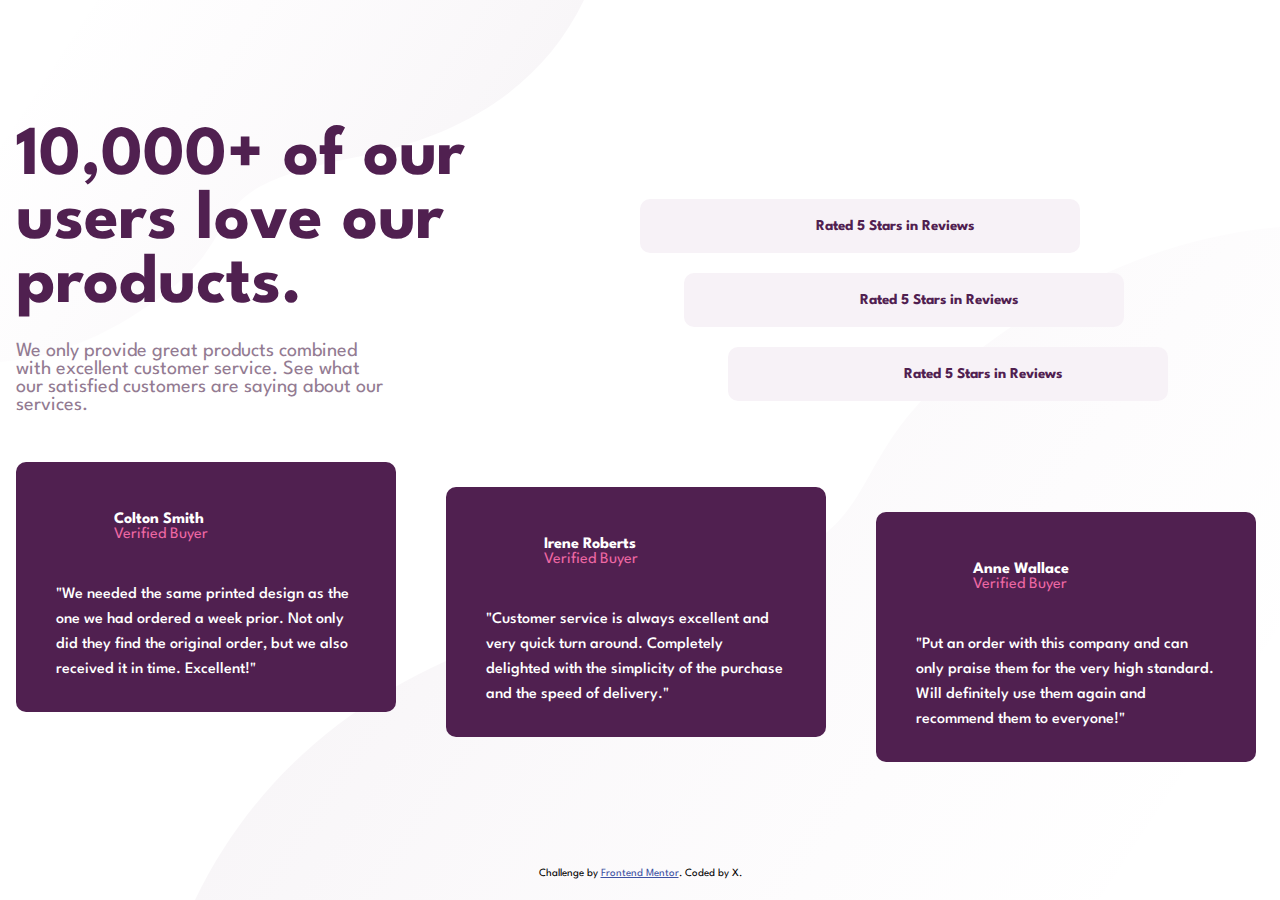
==== commit 10e842f1: "v15.1" ====
--- a/index.html
+++ b/index.html
@@ -28,27 +28,72 @@
         </div>
         <div class="right">
           <div class="reviews r-1">
-            <img src="/Assets/images/icon-star.svg" alt="" />
-            <img src="/Assets/images/icon-star.svg" alt="" />
-            <img src="/Assets/images/icon-star.svg" alt="" />
-            <img src="/Assets/images/icon-star.svg" alt="" />
-            <img src="/Assets/images/icon-star.svg" alt="" />
+            <img
+              src="https://raw.githubusercontent.com/itsfingerlickinggood/1/165ac52f2a5c31f80897913671bce4bb60090877/Assets/images/icon-star.svg"
+              alt=""
+            />
+            <img
+              src="https://raw.githubusercontent.com/itsfingerlickinggood/1/165ac52f2a5c31f80897913671bce4bb60090877/Assets/images/icon-star.svg"
+              alt=""
+            />
+            <img
+              src="https://raw.githubusercontent.com/itsfingerlickinggood/1/165ac52f2a5c31f80897913671bce4bb60090877/Assets/images/icon-star.svg"
+              alt=""
+            />
+            <img
+              src="https://raw.githubusercontent.com/itsfingerlickinggood/1/165ac52f2a5c31f80897913671bce4bb60090877/Assets/images/icon-star.svg"
+              alt=""
+            />
+            <img
+              src="https://raw.githubusercontent.com/itsfingerlickinggood/1/165ac52f2a5c31f80897913671bce4bb60090877/Assets/images/icon-star.svg"
+              alt=""
+            />
             <span>Rated 5 Stars in Reviews</span>
           </div>
           <div class="reviews r-2">
-            <img src="/Assets/images/icon-star.svg" alt="" />
-            <img src="/Assets/images/icon-star.svg" alt="" />
-            <img src="/Assets/images/icon-star.svg" alt="" />
-            <img src="/Assets/images/icon-star.svg" alt="" />
-            <img src="/Assets/images/icon-star.svg" alt="" />
+            <img
+              src="https://raw.githubusercontent.com/itsfingerlickinggood/1/165ac52f2a5c31f80897913671bce4bb60090877/Assets/images/icon-star.svg"
+              alt=""
+            />
+            <img
+              src="https://raw.githubusercontent.com/itsfingerlickinggood/1/165ac52f2a5c31f80897913671bce4bb60090877/Assets/images/icon-star.svg"
+              alt=""
+            />
+            <img
+              src="https://raw.githubusercontent.com/itsfingerlickinggood/1/165ac52f2a5c31f80897913671bce4bb60090877/Assets/images/icon-star.svg"
+              alt=""
+            />
+            <img
+              src="https://raw.githubusercontent.com/itsfingerlickinggood/1/165ac52f2a5c31f80897913671bce4bb60090877/Assets/images/icon-star.svg"
+              alt=""
+            />
+            <img
+              src="https://raw.githubusercontent.com/itsfingerlickinggood/1/165ac52f2a5c31f80897913671bce4bb60090877/Assets/images/icon-star.svg"
+              alt=""
+            />
             <span>Rated 5 Stars in Reviews</span>
           </div>
           <div class="reviews r-3">
-            <img src="/Assets/images/icon-star.svg" alt="" />
-            <img src="/Assets/images/icon-star.svg" alt="" />
-            <img src="/Assets/images/icon-star.svg" alt="" />
-            <img src="/Assets/images/icon-star.svg" alt="" />
-            <img src="/Assets/images/icon-star.svg" alt="" />
+            <img
+              src="https://raw.githubusercontent.com/itsfingerlickinggood/1/165ac52f2a5c31f80897913671bce4bb60090877/Assets/images/icon-star.svg"
+              alt=""
+            />
+            <img
+              src="https://raw.githubusercontent.com/itsfingerlickinggood/1/165ac52f2a5c31f80897913671bce4bb60090877/Assets/images/icon-star.svg"
+              alt=""
+            />
+            <img
+              src="https://raw.githubusercontent.com/itsfingerlickinggood/1/165ac52f2a5c31f80897913671bce4bb60090877/Assets/images/icon-star.svg"
+              alt=""
+            />
+            <img
+              src="https://raw.githubusercontent.com/itsfingerlickinggood/1/165ac52f2a5c31f80897913671bce4bb60090877/Assets/images/icon-star.svg"
+              alt=""
+            />
+            <img
+              src="https://raw.githubusercontent.com/itsfingerlickinggood/1/165ac52f2a5c31f80897913671bce4bb60090877/Assets/images/icon-star.svg"
+              alt=""
+            />
             <span>Rated 5 Stars in Reviews</span>
           </div>
         </div>
@@ -57,7 +102,11 @@
         <div class="bottom-container">
           <div class="box box-1">
             <div class="box-top">
-              <img src="/Assets/images/image-colton.jpg" alt="" srcset="" />
+              <img
+                src="https://raw.githubusercontent.com/itsfingerlickinggood/1/master/Assets/images/image-colton.jpg"
+                alt=""
+                srcset=""
+              />
               <div class="name-buyer">
                 <div class="name">Colton Smith</div>
                 <div class="buyer">Verified Buyer</div>
@@ -71,7 +120,11 @@
           </div>
           <div class="box box-2">
             <div class="box-top">
-              <img src="/Assets/images/image-irene.jpg" alt="" srcset="" />
+              <img
+                src="https://raw.githubusercontent.com/itsfingerlickinggood/1/master/Assets/images/image-irene.jpg"
+                alt=""
+                srcset=""
+              />
               <div class="name-buyer">
                 <div class="name">Irene Roberts</div>
                 <div class="buyer">Verified Buyer</div>
@@ -85,7 +138,11 @@
           </div>
           <div class="box box-3">
             <div class="box-top">
-              <img src="/Assets/images/image-anne.jpg" alt="" srcset="" />
+              <img
+                src="https://raw.githubusercontent.com/itsfingerlickinggood/1/master/Assets/images/image-anne.jpg"
+                alt=""
+                srcset=""
+              />
               <div class="name-buyer">
                 <div class="name">Anne Wallace</div>
                 <div class="buyer">Verified Buyer</div>
